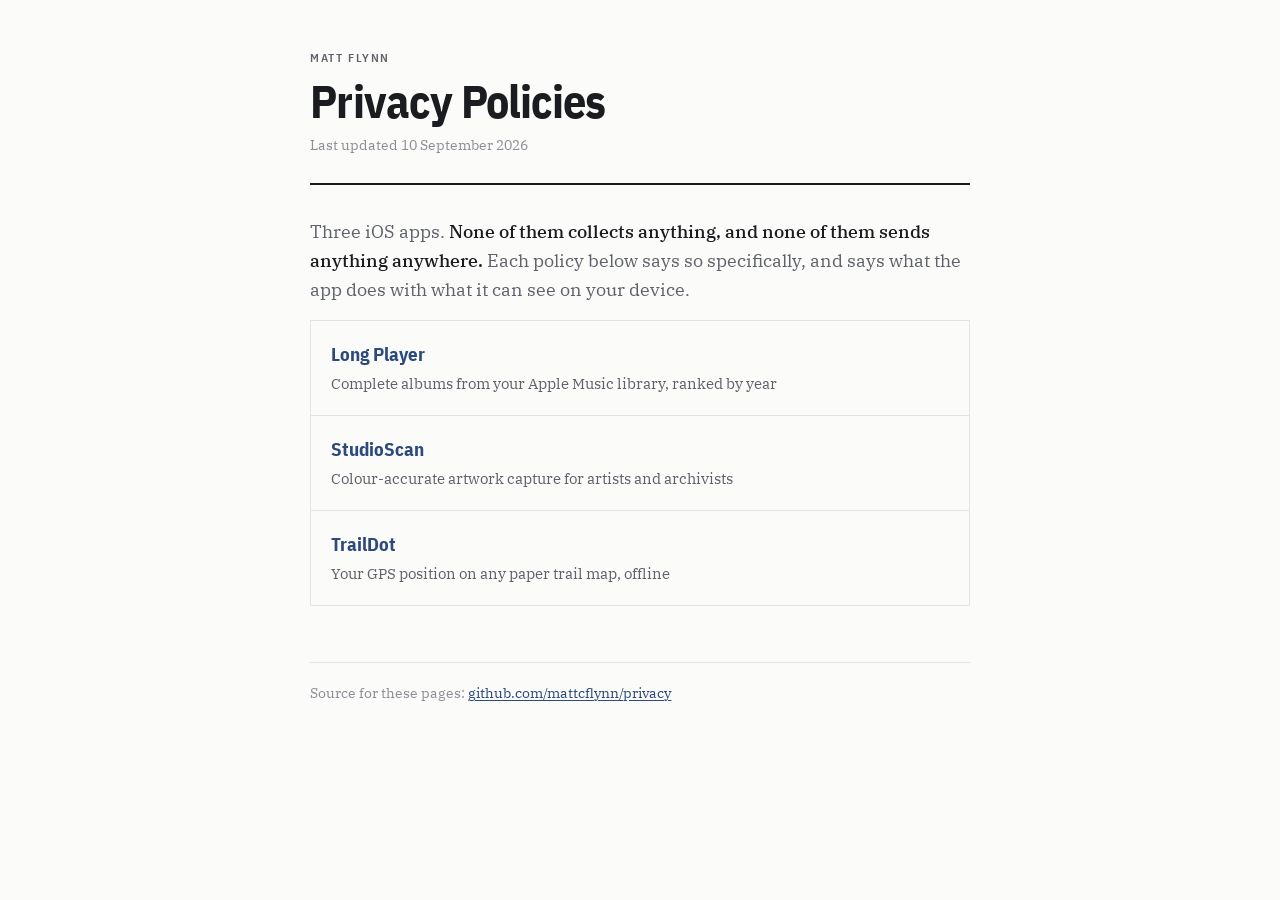
==== index.html @ 565650fe "Add privacy policies for all three apps App Store Connect requires a privacy policy URL even when an" ====
<!doctype html>
<html lang="en">
<head>
<meta charset="utf-8">
<meta name="viewport" content="width=device-width, initial-scale=1">
<title>Privacy Policies — Matt Flynn</title>
<link rel="preconnect" href="https://fonts.googleapis.com">
<link rel="preconnect" href="https://fonts.gstatic.com" crossorigin>
<link rel="stylesheet" href="https://fonts.googleapis.com/css2?family=IBM+Plex+Mono:wght@400&family=IBM+Plex+Sans+Condensed:wght@600;700&family=IBM+Plex+Serif:wght@400;500&display=swap">
<link rel="stylesheet" href="_shared.css">
</head>
<body>
<div class="wrap">
<p class="eyebrow">Matt Flynn</p>
<h1>Privacy Policies</h1>
<p class="updated">Last updated 10 September 2026</p>

<p class="lede">Three iOS apps. <strong>None of them collects anything, and none of them sends anything anywhere.</strong> Each policy below says so specifically, and says what the app does with what it can see on your device.</p>

<ul class="apps">
  <li><a href="./long-player/"><span class="name">Long Player</span><span class="desc">Complete albums from your Apple Music library, ranked by year</span></a></li>
  <li><a href="./studioscan/"><span class="name">StudioScan</span><span class="desc">Colour-accurate artwork capture for artists and archivists</span></a></li>
  <li><a href="./traildot/"><span class="name">TrailDot</span><span class="desc">Your GPS position on any paper trail map, offline</span></a></li>
</ul>

<footer><p>Source for these pages: <a href="https://github.com/mattcflynn/privacy">github.com/mattcflynn/privacy</a></p></footer>
</div></body></html>
---- _shared.css ----
:root {
  --paper: #fbfbf9;
  --ink: #1a1c20;
  --muted: #5f626a;
  --faint: #8b8e96;
  --rule: #e4e4de;
  --accent: #2c4a7c;
  --accent-dim: #eceff5;
  --warn: #8a5a0c;
  --warn-dim: #f7efdf;
  color-scheme: light;
}
@media (prefers-color-scheme: dark) {
  :root {
    --paper: #15161a;
    --ink: #e7e7e3;
    --muted: #a2a5ad;
    --faint: #7a7d85;
    --rule: #2c2e34;
    --accent: #8fb0dd;
    --accent-dim: #1f2836;
    --warn: #d6a44f;
    --warn-dim: #2a2313;
    color-scheme: dark;
  }
}
* { box-sizing: border-box; }
body {
  margin: 0;
  background: var(--paper);
  color: var(--ink);
  font: 16.5px/1.65 "IBM Plex Serif", Georgia, "Times New Roman", serif;
  -webkit-font-smoothing: antialiased;
}
.wrap { max-width: 44rem; margin: 0 auto; padding: 3rem 1.4rem 5rem; }
.eyebrow {
  font-family: "IBM Plex Sans Condensed", "Helvetica Neue", Arial, sans-serif;
  font-size: .74rem; font-weight: 600; letter-spacing: .13em;
  text-transform: uppercase; color: var(--muted); margin: 0 0 .6rem;
}
h1 {
  font-family: "IBM Plex Sans Condensed", "Helvetica Neue", Arial, sans-serif;
  font-weight: 700; font-size: clamp(2rem, 6vw, 2.9rem); line-height: 1.05;
  letter-spacing: -.02em; margin: 0 0 .5rem; text-wrap: balance;
}
.updated { color: var(--faint); font-size: .88rem; margin: 0 0 2rem;
  padding-bottom: 1.6rem; border-bottom: 2px solid var(--ink); }
h2 {
  font-family: "IBM Plex Sans Condensed", "Helvetica Neue", Arial, sans-serif;
  font-weight: 700; font-size: .95rem; letter-spacing: .1em; text-transform: uppercase;
  color: var(--muted); margin: 2.6rem 0 .9rem; padding-bottom: .45rem;
  border-bottom: 1px solid var(--rule);
}
p { margin: 0 0 1rem; }
ul { margin: 0 0 1rem; padding-left: 1.2rem; }
li { margin-bottom: .45rem; }
a { color: var(--accent); text-underline-offset: 2px; }
code {
  font-family: "IBM Plex Mono", ui-monospace, Menlo, monospace;
  font-size: .86em; background: var(--accent-dim); padding: .1em .34em; border-radius: 2px;
}
.lede { font-size: 1.1rem; color: var(--muted); }
.lede strong { color: var(--ink); font-weight: 500; }
.callout {
  border-left: 3px solid var(--accent); background: var(--accent-dim);
  padding: 1rem 1.15rem; margin: 1.5rem 0; font-size: .95rem;
}
.callout p:last-child { margin-bottom: 0; }
.todo {
  border-left: 3px solid var(--warn); background: var(--warn-dim);
  padding: .85rem 1.1rem; margin: 0 0 2rem; font-size: .9rem; color: var(--warn);
}
.todo p { margin: 0; }
footer {
  margin-top: 3.5rem; padding-top: 1.2rem; border-top: 1px solid var(--rule);
  font-size: .85rem; color: var(--faint);
}
.apps { list-style: none; padding: 0; display: grid; gap: 1px;
  background: var(--rule); border: 1px solid var(--rule); }
.apps li { margin: 0; background: var(--paper); }
.apps a { display: block; padding: 1.1rem 1.2rem; text-decoration: none; color: inherit; }
.apps a:hover { background: var(--accent-dim); }
.apps .name {
  font-family: "IBM Plex Sans Condensed", "Helvetica Neue", Arial, sans-serif;
  font-weight: 700; font-size: 1.2rem; color: var(--accent); display: block;
}
.apps .desc { color: var(--muted); font-size: .92rem; }
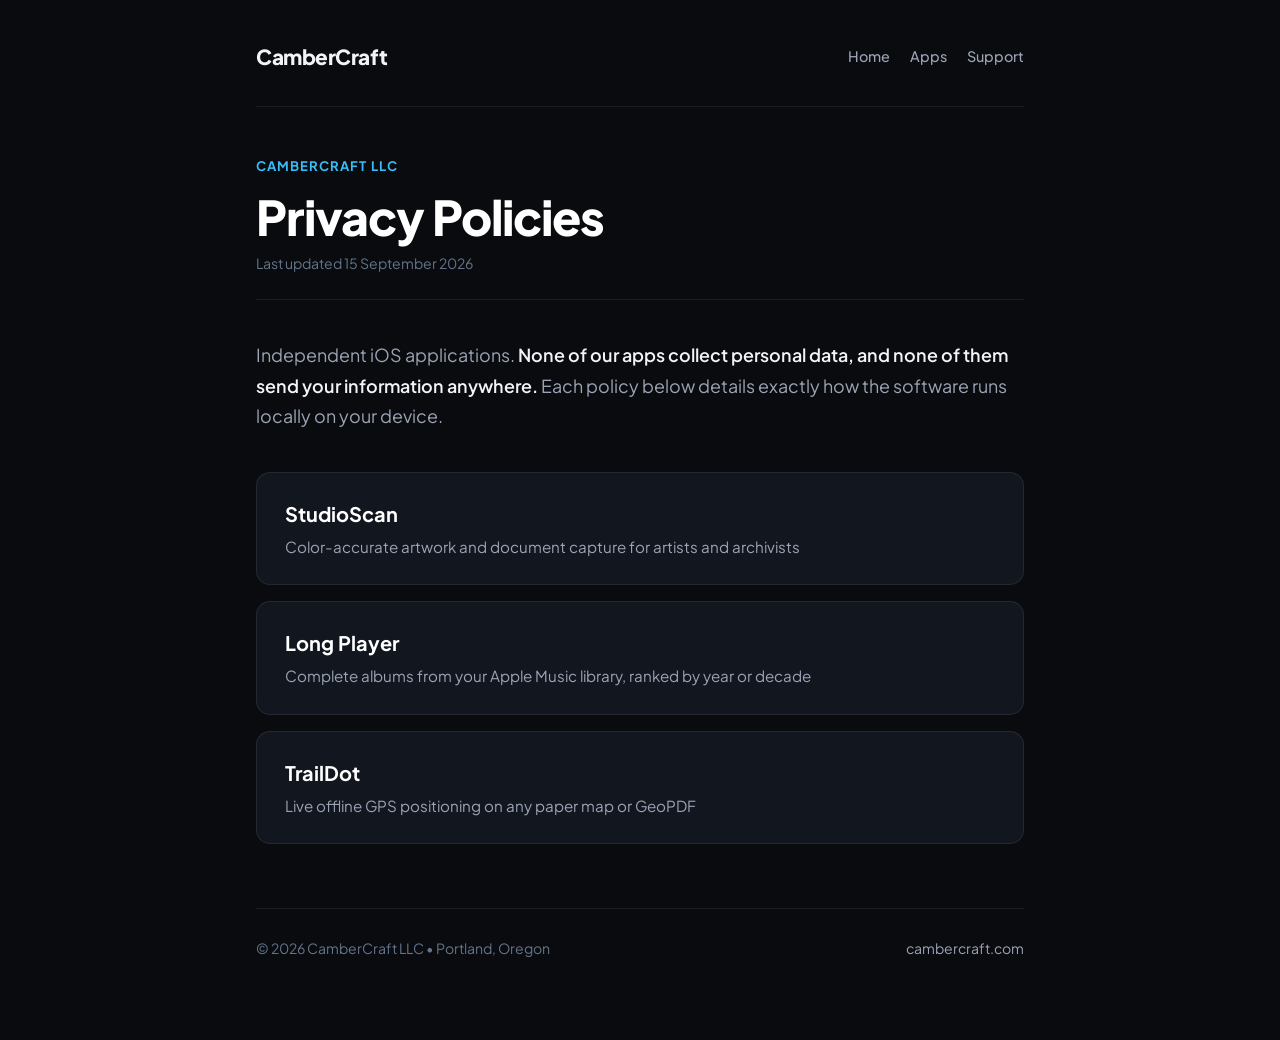
==== commit 18386c48: "Modernize privacy policies to match CamberCraft design and brand identity" ====
--- a/index.html
+++ b/index.html
@@ -3,25 +3,39 @@
 <head>
 <meta charset="utf-8">
 <meta name="viewport" content="width=device-width, initial-scale=1">
-<title>Privacy Policies — Matt Flynn</title>
+<title>Privacy Policies — CamberCraft</title>
 <link rel="preconnect" href="https://fonts.googleapis.com">
 <link rel="preconnect" href="https://fonts.gstatic.com" crossorigin>
-<link rel="stylesheet" href="https://fonts.googleapis.com/css2?family=IBM+Plex+Mono:wght@400&family=IBM+Plex+Sans+Condensed:wght@600;700&family=IBM+Plex+Serif:wght@400;500&display=swap">
-<link rel="stylesheet" href="_shared.css">
+<link href="https://fonts.googleapis.com/css2?family=Plus+Jakarta+Sans:wght@400;500;600;700;800&display=swap" rel="stylesheet">
+<link rel="stylesheet" href="shared.css">
 </head>
 <body>
 <div class="wrap">
-<p class="eyebrow">Matt Flynn</p>
-<h1>Privacy Policies</h1>
-<p class="updated">Last updated 10 September 2026</p>
+  <header class="site-header">
+    <a href="https://cambercraft.com" class="logo">CamberCraft</a>
+    <nav class="nav-links">
+      <a href="https://cambercraft.com">Home</a>
+      <a href="https://cambercraft.com#apps">Apps</a>
+      <a href="https://cambercraft.com#support">Support</a>
+    </nav>
+  </header>
 
-<p class="lede">Three iOS apps. <strong>None of them collects anything, and none of them sends anything anywhere.</strong> Each policy below says so specifically, and says what the app does with what it can see on your device.</p>
+  <p class="eyebrow">CamberCraft LLC</p>
+  <h1>Privacy Policies</h1>
+  <p class="updated">Last updated 15 September 2026</p>
 
-<ul class="apps">
-  <li><a href="./long-player/"><span class="name">Long Player</span><span class="desc">Complete albums from your Apple Music library, ranked by year</span></a></li>
-  <li><a href="./studioscan/"><span class="name">StudioScan</span><span class="desc">Colour-accurate artwork capture for artists and archivists</span></a></li>
-  <li><a href="./traildot/"><span class="name">TrailDot</span><span class="desc">Your GPS position on any paper trail map, offline</span></a></li>
-</ul>
+  <p class="lede">Independent iOS applications. <strong>None of our apps collect personal data, and none of them send your information anywhere.</strong> Each policy below details exactly how the software runs locally on your device.</p>
 
-<footer><p>Source for these pages: <a href="https://github.com/mattcflynn/privacy">github.com/mattcflynn/privacy</a></p></footer>
-</div></body></html>
+  <ul class="apps">
+    <li><a href="./studioscan/"><span class="name">StudioScan</span><span class="desc">Color-accurate artwork and document capture for artists and archivists</span></a></li>
+    <li><a href="./long-player/"><span class="name">Long Player</span><span class="desc">Complete albums from your Apple Music library, ranked by year or decade</span></a></li>
+    <li><a href="./traildot/"><span class="name">TrailDot</span><span class="desc">Live offline GPS positioning on any paper map or GeoPDF</span></a></li>
+  </ul>
+
+  <footer>
+    <p>&copy; 2026 CamberCraft LLC &bull; Portland, Oregon</p>
+    <p><a href="https://cambercraft.com">cambercraft.com</a></p>
+  </footer>
+</div>
+</body>
+</html>
--- a/shared.css
+++ b/shared.css
@@ -0,0 +1,254 @@
+:root {
+  --bg: #090b0e;
+  --card-bg: #12161f;
+  --card-border: rgba(255, 255, 255, 0.08);
+  --card-hover: rgba(255, 255, 255, 0.14);
+  --text: #f0f3f8;
+  --text-muted: #9ba3b4;
+  --text-faint: #64748b;
+  --accent: #38bdf8;
+  --accent-glow: rgba(56, 189, 248, 0.12);
+  --font: 'Plus Jakarta Sans', -apple-system, BlinkMacSystemFont, "SF Pro Display", sans-serif;
+}
+
+* {
+  box-sizing: border-box;
+  margin: 0;
+  padding: 0;
+}
+
+body {
+  background-color: var(--bg);
+  color: var(--text);
+  font-family: var(--font);
+  line-height: 1.65;
+  -webkit-font-smoothing: antialiased;
+  padding: 0 1.5rem;
+}
+
+.wrap {
+  max-width: 48rem;
+  margin: 0 auto;
+  padding: 2.5rem 0 5rem;
+}
+
+/* Site Header */
+.site-header {
+  display: flex;
+  justify-content: space-between;
+  align-items: center;
+  padding-bottom: 2rem;
+  margin-bottom: 3rem;
+  border-bottom: 1px solid var(--card-border);
+}
+
+.logo {
+  text-decoration: none;
+  color: var(--text);
+  font-weight: 800;
+  font-size: 1.3rem;
+  letter-spacing: -0.5px;
+}
+
+.nav-links {
+  display: flex;
+  gap: 1.25rem;
+}
+
+.nav-links a {
+  color: var(--text-muted);
+  text-decoration: none;
+  font-size: 0.9rem;
+  font-weight: 500;
+  transition: color 0.2s;
+}
+
+.nav-links a:hover {
+  color: var(--text);
+}
+
+/* Eyebrow & Titles */
+.eyebrow {
+  font-size: 0.82rem;
+  font-weight: 700;
+  letter-spacing: 0.08em;
+  text-transform: uppercase;
+  color: var(--accent);
+  margin-bottom: 0.75rem;
+}
+
+h1 {
+  font-size: clamp(2.2rem, 5vw, 3rem);
+  font-weight: 800;
+  letter-spacing: -1px;
+  line-height: 1.15;
+  margin-bottom: 0.5rem;
+  color: #ffffff;
+}
+
+.updated {
+  color: var(--text-faint);
+  font-size: 0.88rem;
+  margin-bottom: 2.5rem;
+  padding-bottom: 1.5rem;
+  border-bottom: 1px solid var(--card-border);
+}
+
+.lede {
+  font-size: 1.12rem;
+  color: var(--text-muted);
+  line-height: 1.7;
+  margin-bottom: 2.5rem;
+}
+
+.lede strong {
+  color: var(--text);
+  font-weight: 600;
+}
+
+h2 {
+  font-size: 1.25rem;
+  font-weight: 700;
+  letter-spacing: -0.3px;
+  color: #ffffff;
+  margin: 2.5rem 0 0.85rem;
+  padding-bottom: 0.4rem;
+  border-bottom: 1px solid var(--card-border);
+}
+
+p {
+  color: var(--text-muted);
+  margin-bottom: 1.2rem;
+  font-size: 1rem;
+}
+
+p strong {
+  color: var(--text);
+}
+
+ul {
+  margin: 0 0 1.5rem;
+  padding-left: 1.25rem;
+  color: var(--text-muted);
+}
+
+li {
+  margin-bottom: 0.5rem;
+}
+
+li strong {
+  color: var(--text);
+}
+
+a {
+  color: var(--accent);
+  text-decoration: none;
+  transition: color 0.2s;
+}
+
+a:hover {
+  text-decoration: underline;
+}
+
+code {
+  font-family: ui-monospace, Menlo, Monaco, monospace;
+  font-size: 0.88em;
+  background: var(--card-bg);
+  border: 1px solid var(--card-border);
+  padding: 0.15em 0.4em;
+  border-radius: 4px;
+  color: #e2e8f0;
+}
+
+/* Callout */
+.callout {
+  border-left: 3px solid var(--accent);
+  background: var(--card-bg);
+  border-radius: 0 10px 10px 0;
+  padding: 1.2rem 1.4rem;
+  margin: 1.75rem 0;
+  border-top: 1px solid var(--card-border);
+  border-right: 1px solid var(--card-border);
+  border-bottom: 1px solid var(--card-border);
+}
+
+.callout p {
+  color: #cbd5e1;
+  margin: 0;
+}
+
+.callout p strong {
+  color: #ffffff;
+}
+
+/* App list on privacy index */
+.apps {
+  list-style: none;
+  padding: 0;
+  display: flex;
+  flex-direction: column;
+  gap: 1rem;
+  margin: 2rem 0 3.5rem;
+}
+
+.apps li {
+  margin: 0;
+}
+
+.apps a {
+  display: block;
+  background: var(--card-bg);
+  border: 1px solid var(--card-border);
+  border-radius: 14px;
+  padding: 1.5rem 1.75rem;
+  text-decoration: none;
+  transition: transform 0.2s, border-color 0.2s, box-shadow 0.2s;
+}
+
+.apps a:hover {
+  transform: translateY(-2px);
+  border-color: var(--card-hover);
+  box-shadow: 0 10px 25px rgba(0, 0, 0, 0.3);
+  text-decoration: none;
+}
+
+.apps .name {
+  font-weight: 700;
+  font-size: 1.25rem;
+  color: #ffffff;
+  display: block;
+  margin-bottom: 0.25rem;
+}
+
+.apps .desc {
+  color: var(--text-muted);
+  font-size: 0.95rem;
+}
+
+/* Footer */
+footer {
+  margin-top: 4rem;
+  padding-top: 1.75rem;
+  border-top: 1px solid var(--card-border);
+  font-size: 0.88rem;
+  color: var(--text-faint);
+  display: flex;
+  justify-content: space-between;
+  align-items: center;
+  flex-wrap: wrap;
+  gap: 1rem;
+}
+
+footer p {
+  margin: 0;
+  font-size: inherit;
+  color: inherit;
+}
+
+footer a {
+  color: var(--text-muted);
+}
+
+footer a:hover {
+  color: var(--text);
+}
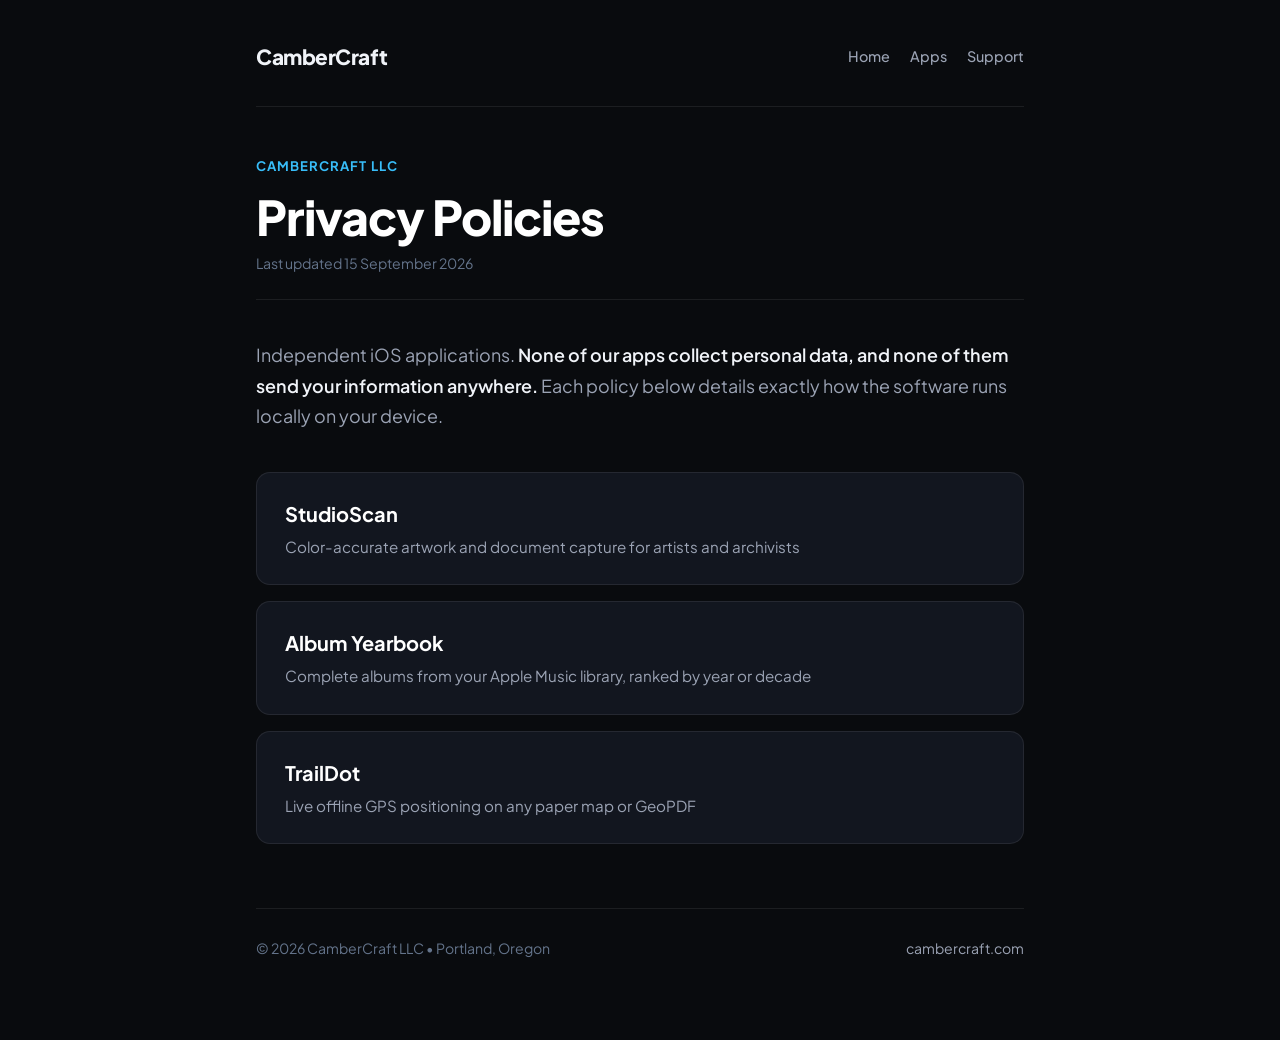
==== commit 186911d6: "Rename Long Player to Album Yearbook, and move its policy The policy now lives at /album-yearbook/. " ====
--- a/index.html
+++ b/index.html
@@ -28,7 +28,7 @@
 
   <ul class="apps">
     <li><a href="./studioscan/"><span class="name">StudioScan</span><span class="desc">Color-accurate artwork and document capture for artists and archivists</span></a></li>
-    <li><a href="./long-player/"><span class="name">Long Player</span><span class="desc">Complete albums from your Apple Music library, ranked by year or decade</span></a></li>
+    <li><a href="./album-yearbook/"><span class="name">Album Yearbook</span><span class="desc">Complete albums from your Apple Music library, ranked by year or decade</span></a></li>
     <li><a href="./traildot/"><span class="name">TrailDot</span><span class="desc">Live offline GPS positioning on any paper map or GeoPDF</span></a></li>
   </ul>
 
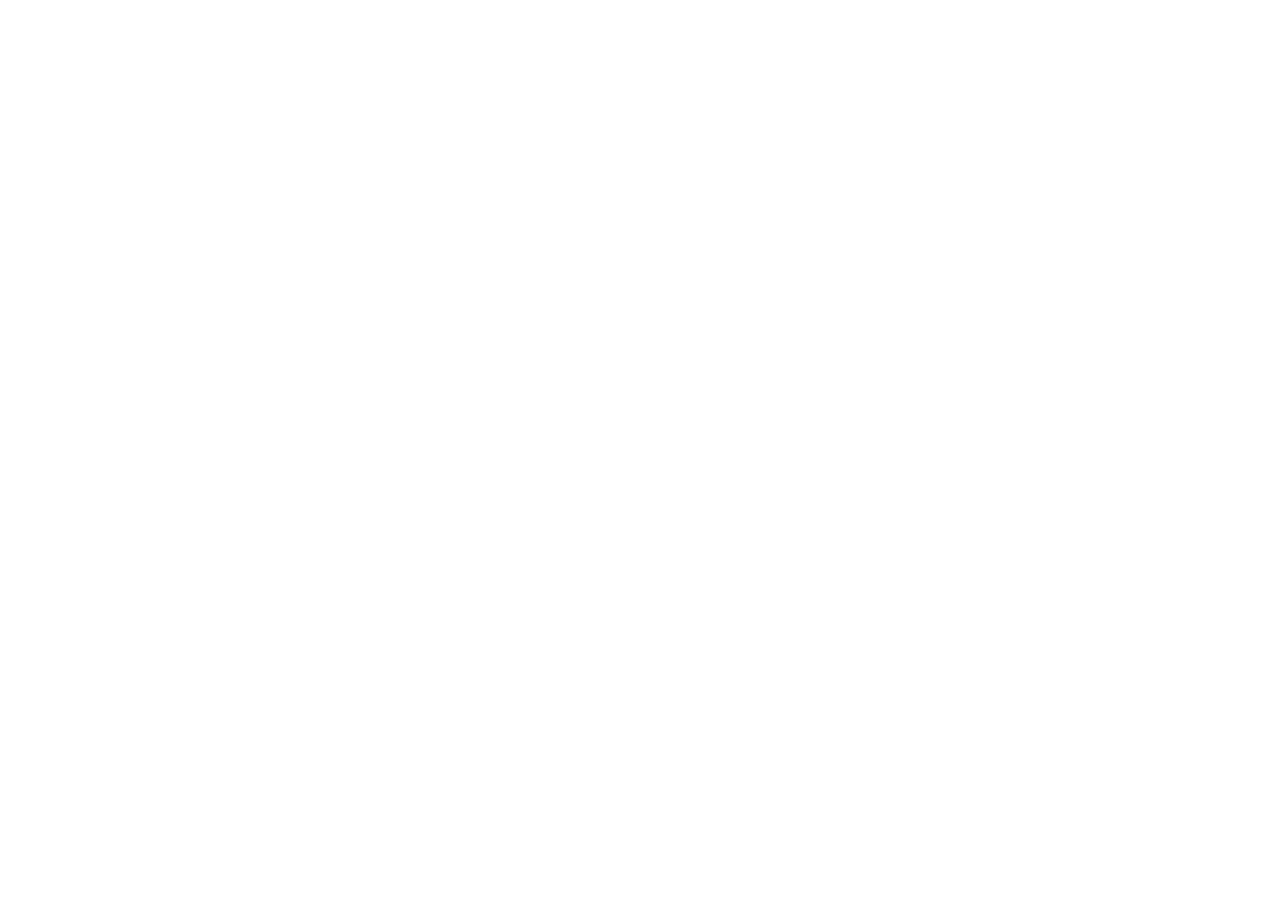
==== commit 81068482: "Redirect every policy to cambercraft.com/privacy Co-Authored-By: Claude Opus 5.5 <noreply@anthropic." ====
--- a/index.html
+++ b/index.html
@@ -1,41 +1,12 @@
 <!doctype html>
 <html lang="en">
 <head>
-<meta charset="utf-8">
-<meta name="viewport" content="width=device-width, initial-scale=1">
-<title>Privacy Policies — CamberCraft</title>
-<link rel="preconnect" href="https://fonts.googleapis.com">
-<link rel="preconnect" href="https://fonts.gstatic.com" crossorigin>
-<link href="https://fonts.googleapis.com/css2?family=Plus+Jakarta+Sans:wght@400;500;600;700;800&display=swap" rel="stylesheet">
-<link rel="stylesheet" href="shared.css">
+  <meta charset="utf-8">
+  <meta http-equiv="refresh" content="0; url=https://cambercraft.com/privacy/">
+  <link rel="canonical" href="https://cambercraft.com/privacy/">
+  <title>Moved</title>
 </head>
 <body>
-<div class="wrap">
-  <header class="site-header">
-    <a href="https://cambercraft.com" class="logo">CamberCraft</a>
-    <nav class="nav-links">
-      <a href="https://cambercraft.com">Home</a>
-      <a href="https://cambercraft.com#apps">Apps</a>
-      <a href="https://cambercraft.com#support">Support</a>
-    </nav>
-  </header>
-
-  <p class="eyebrow">CamberCraft LLC</p>
-  <h1>Privacy Policies</h1>
-  <p class="updated">Last updated 15 September 2026</p>
-
-  <p class="lede">Independent iOS applications. <strong>None of our apps collect personal data, and none of them send your information anywhere.</strong> Each policy below details exactly how the software runs locally on your device.</p>
-
-  <ul class="apps">
-    <li><a href="./studioscan/"><span class="name">StudioScan</span><span class="desc">Color-accurate artwork and document capture for artists and archivists</span></a></li>
-    <li><a href="./album-yearbook/"><span class="name">Album Yearbook</span><span class="desc">Complete albums from your Apple Music library, ranked by year or decade</span></a></li>
-    <li><a href="./traildot/"><span class="name">TrailDot</span><span class="desc">Live offline GPS positioning on any paper map or GeoPDF</span></a></li>
-  </ul>
-
-  <footer>
-    <p>&copy; 2026 CamberCraft LLC &bull; Portland, Oregon</p>
-    <p><a href="https://cambercraft.com">cambercraft.com</a></p>
-  </footer>
-</div>
+  <p>This page has moved to <a href="https://cambercraft.com/privacy/">https://cambercraft.com/privacy/</a>.</p>
 </body>
 </html>
